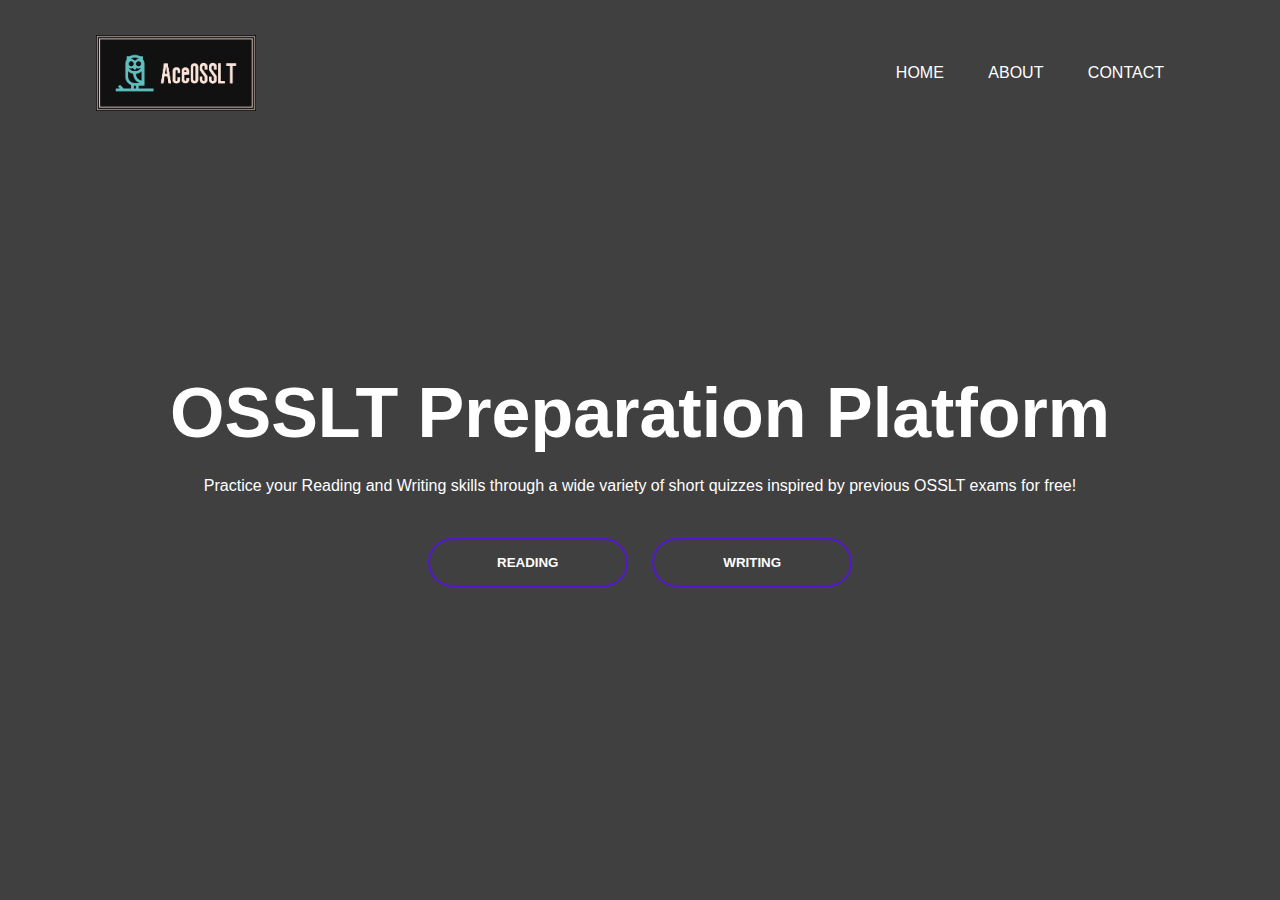
==== index.html @ cdaaf1a4 "Finished homepage and added logo" ====
<!DOCTYPE html>
<html lang="en">
  <head>
    <meta charset="UTF-8" />
    <meta http-equiv="X-UA-Compatible" content="IE=edge" />
    <meta name="viewport" content="width=device-width, initial-scale=1.0" />
    <link rel="stylesheet" href="styles.css">
    <title>Homepage</title>
  </head>
  <body>
    <div class="banner">
      <div class="navbar">
        <img src="images/logo.png" class="logo">
        <ul>
          <li><a href="#">Home</a></li>
          <li><a href="#">About</a></li>
          <li><a href="#">Contact</a></li>
        </ul>
      </div>
      <div class="content">
        <h1>OSSLT Preparation Platform</h1>
        <p>Practice your Reading and Writing skills through a wide variety of short quizzes inspired by previous OSSLT exams for free!</p>
        <div>
          <button type="button">READING<span></span></button>
          <button type="button">WRITING<span></span></button>
        </div>
      </div>
    </div>
    
  </body>
</html>
---- styles.css ----
* {
    margin: 0;
    padding: 0;
    font-family: sans-serif;
}

.banner {
    width: 100%;
    height: 100vh;
    background-image: linear-gradient(rgba(0, 0, 0, 0.75),rgba(0, 0, 0, 0.75)), url(images/background.jpg);
    background-size: cover;
    background-position: center;
}

.navbar {
    min-width: 500px; /* change to something more dynamic */
    width: 85%;
    margin: auto;
    padding: 35px 0;
    display: flex;
    align-items: center;
    justify-content: space-between;
}

.logo {
    width: 160px;
    color: white;
    cursor: pointer;
}

.navbar ul li {
    list-style: none;
    display: inline-block;
    margin: 0 20px;
    position: relative;
}

.navbar ul li a {
    text-decoration: none;
    color: white;
    text-transform: uppercase;
}

.navbar ul li::after {
    content: "";
    height: 3px;
    width: 0;
    background: hsl(260, 80%, 45%);
    position: absolute;
    left: 0;
    bottom: -10px;
    transition: 0.5s; 
}

.navbar ul li:hover::after {
    width: 100%;
}

.content {
    width: 100%;
    position: absolute;
    top: 50%;
    transform: translateY(-50%);
    text-align: center;
    color: white;
}

.content h1 {
    font-size: 70px;
    margin-top: 80px;
}

.content p {
    margin: 20px auto;
    font-weight: 100;
    line-height: 25px;
}

button {
    width: 200px;
    padding: 15px 0;
    text-align: center;
    margin: 20px 10px;
    border-radius: 25px;
    font-weight: bold;
    border: 2px solid hsl(260, 80%, 45%);
    background: transparent;
    color: white;
    cursor: pointer;
    position: relative;
    overflow: hidden;
}

span {
    background: hsl(260, 80%, 45%);
    height: 100%;
    width: 0;
    border-radius: 25px;
    position: absolute;
    left: 0;
    bottom: 0;
    z-index: -1;
    transition: 0.5s;
}

button:hover span {
    width: 100%
}

button:hover {
    border: none;
}
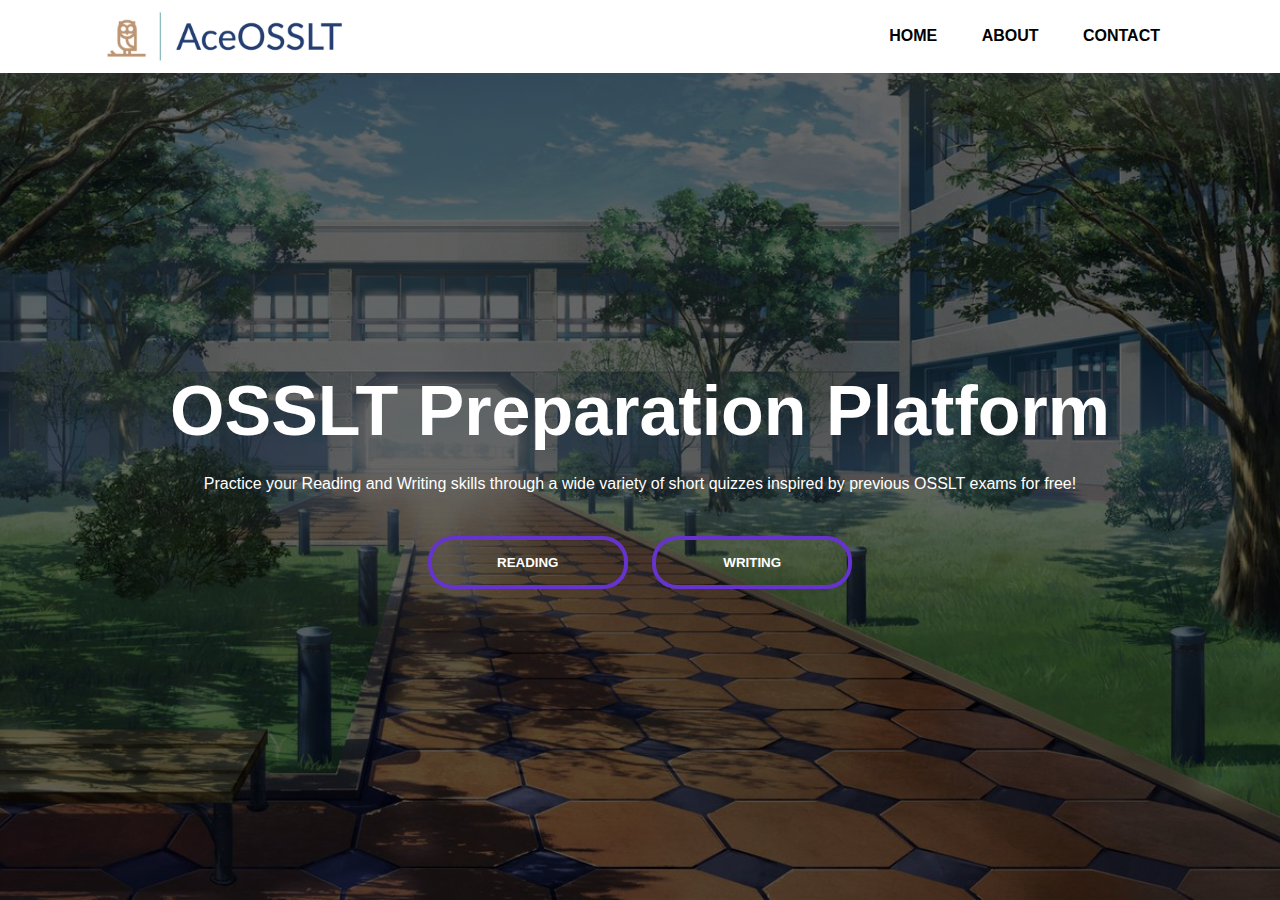
==== commit 3ce3eb10: "Updated homepage navbar, logo and navigation" ====
--- a/index.html
+++ b/index.html
@@ -13,16 +13,16 @@
         <img src="images/logo.png" class="logo">
         <ul>
           <li><a href="#">Home</a></li>
-          <li><a href="#">About</a></li>
-          <li><a href="#">Contact</a></li>
+          <li><a href="homepage/about.html">About</a></li>
+          <li><a href="homepage/contact.html">Contact</a></li>
         </ul>
       </div>
       <div class="content">
         <h1>OSSLT Preparation Platform</h1>
         <p>Practice your Reading and Writing skills through a wide variety of short quizzes inspired by previous OSSLT exams for free!</p>
         <div>
-          <button type="button">READING<span></span></button>
-          <button type="button">WRITING<span></span></button>
+          <button type="button" onclick="window.location.href='reading/reading-index.html'">READING<span></span></button>
+          <button type="button" onclick="">WRITING<span></span></button>
         </div>
       </div>
     </div>
--- a/styles.css
+++ b/styles.css
@@ -7,23 +7,23 @@
 .banner {
     width: 100%;
     height: 100vh;
-    background-image: linear-gradient(rgba(0, 0, 0, 0.75),rgba(0, 0, 0, 0.75)), url(images/background.jpg);
+    background-image: linear-gradient(rgba(0, 0, 0, 0.6),rgba(0, 0, 0, 0.6)), url(images/background.jpeg);
     background-size: cover;
     background-position: center;
 }
 
 .navbar {
+    background-color: white;
     min-width: 500px; /* change to something more dynamic */
-    width: 85%;
     margin: auto;
-    padding: 35px 0;
+    padding: 10px 100px;
     display: flex;
     align-items: center;
     justify-content: space-between;
 }
 
 .logo {
-    width: 160px;
+    width: 250px;
     color: white;
     cursor: pointer;
 }
@@ -37,7 +37,8 @@
 
 .navbar ul li a {
     text-decoration: none;
-    color: white;
+    color: black;
+    font-weight: bold;
     text-transform: uppercase;
 }
 
@@ -45,7 +46,7 @@
     content: "";
     height: 3px;
     width: 0;
-    background: hsl(260, 80%, 45%);
+    background: hsl(260, 60%, 50%);
     position: absolute;
     left: 0;
     bottom: -10px;
@@ -83,7 +84,7 @@
     margin: 20px 10px;
     border-radius: 25px;
     font-weight: bold;
-    border: 2px solid hsl(260, 80%, 45%);
+    border: 4px solid hsl(260, 60%, 50%);
     background: transparent;
     color: white;
     cursor: pointer;
@@ -92,7 +93,7 @@
 }
 
 span {
-    background: hsl(260, 80%, 45%);
+    background: hsl(260, 60%, 50%);
     height: 100%;
     width: 0;
     border-radius: 25px;
@@ -109,4 +110,17 @@
 
 button:hover {
     border: none;
+}
+
+.about {
+    width: 100%;
+    position: absolute;
+    top: 50%;
+    transform: translateY(-50%);
+    text-align: center;
+    color: white;
+}
+
+.about p {
+    margin: 10px auto;
 }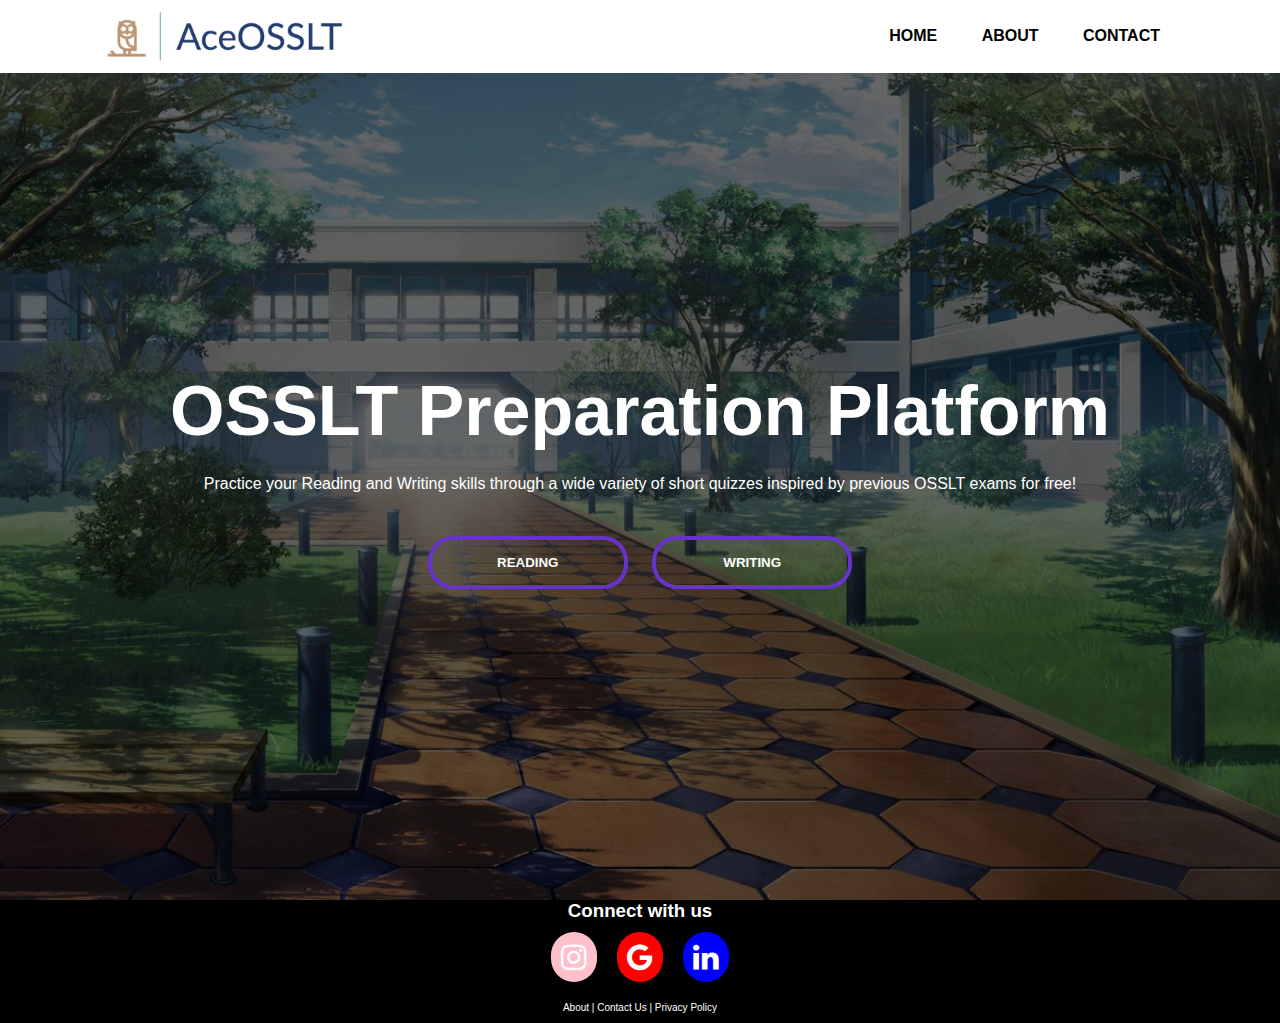
==== commit a5b52bce: "Added generic footer; modified tab spacings" ====
--- a/index.html
+++ b/index.html
@@ -5,6 +5,9 @@
     <meta http-equiv="X-UA-Compatible" content="IE=edge" />
     <meta name="viewport" content="width=device-width, initial-scale=1.0" />
     <link rel="stylesheet" href="styles.css">
+    <!-- icon library -->
+    <link rel="stylesheet" href="https://cdnjs.cloudflare.com/ajax/libs/font-awesome/4.7.0/css/font-awesome.min.css">
+    <script defer src="script.js"></script>
     <title>Homepage</title>
   </head>
   <body>
@@ -21,11 +24,19 @@
         <h1>OSSLT Preparation Platform</h1>
         <p>Practice your Reading and Writing skills through a wide variety of short quizzes inspired by previous OSSLT exams for free!</p>
         <div>
-          <button type="button" onclick="window.location.href='reading/reading-index.html'">READING<span></span></button>
-          <button type="button" onclick="">WRITING<span></span></button>
+          <button type="button" id="reading-btn" onclick="window.location.href='quiz/quiz-index.html'">READING<span></span></button>
+          <button type="button" id="writing-btn" onclick="window.location.href='quiz/quiz-index.html'">WRITING<span></span></button>
         </div>
       </div>
     </div>
-    
+    <footer>
+      <h3>Connect with us</h3>
+      <div class="media-links-container">
+        <a href="#" class="fa fa-instagram"></a>
+        <a href="#" class="fa fa-google"></a>
+        <a href="#" class="fa fa-linkedin"></a>
+      </div>
+      <p><a>About</a> | <a>Contact Us</a> | <a>Privacy Policy</a></p>
+    </footer>
   </body>
 </html>
--- a/styles.css
+++ b/styles.css
@@ -2,6 +2,61 @@
     margin: 0;
     padding: 0;
     font-family: sans-serif;
+}
+
+footer {
+    background: black;
+    height: auto;
+    text-align: center;
+}
+
+footer h3 {
+    color: white;
+}
+
+footer p {
+    font-size: 10px;
+    color: white;
+    padding: 10px;
+}
+
+footer p a:hover {
+    cursor: pointer;
+    color:hsl(260, 30%, 50%);
+    transition: 0.5s;
+}
+
+.media-links-container {
+    display: flex;
+    justify-content: center;
+}
+
+.media-links-container a {
+    padding: 10px;
+    margin: 10px;
+    border-radius: 50px;
+    font-size: 30px;
+    text-decoration: none;
+}
+
+.media-links-container a:hover {
+    color: black;
+    transition: 0.5s;
+}
+
+.fa-instagram {
+    background-color: pink;
+    color: white;
+}
+
+.fa-google {
+    background-color: red;
+    color: white;
+}
+
+.fa-linkedin {
+    background-color: blue;
+    color: white;
 }
 
 .banner {
@@ -123,4 +178,60 @@
 
 .about p {
     margin: 10px auto;
+}
+
+.contact-container {
+    display: grid;
+    grid-column-gap: 25px;
+    justify-content: center;
+    width: 100%;
+    position: absolute;
+    top: 50%;
+    transform: translateY(-50%);
+    text-align: center;
+    color: white;
+}
+
+.contact-us-info {
+    margin-bottom: 20px;
+    text-align: center;
+    color: white;
+    grid-column: span 2;
+}
+
+.contact-us-info h2 {
+    font-size: 18px;
+}
+
+.mail-img {
+    width: 250px;
+    height: 250px;
+}
+
+.contact-form-item {
+    width: 300px;
+    padding: 10px;
+    margin: 5px;
+    border-radius: 10px;
+    border: none;
+}
+
+.contact-form textarea {
+    resize: none;
+}
+
+input[type="submit"] {
+    background-color: hsl(260, 80%, 45%);
+    color: white;
+    width: 300px;
+    border-radius: 20px;
+    padding: 10px;
+    margin: 10px;
+    border: none;
+    cursor: pointer;
+}
+
+input[type="submit"]:hover {
+    background-color: hsl(260, 60%, 50%);
+    box-shadow: 0 0 20px hsl(260, 60%, 50%);
 }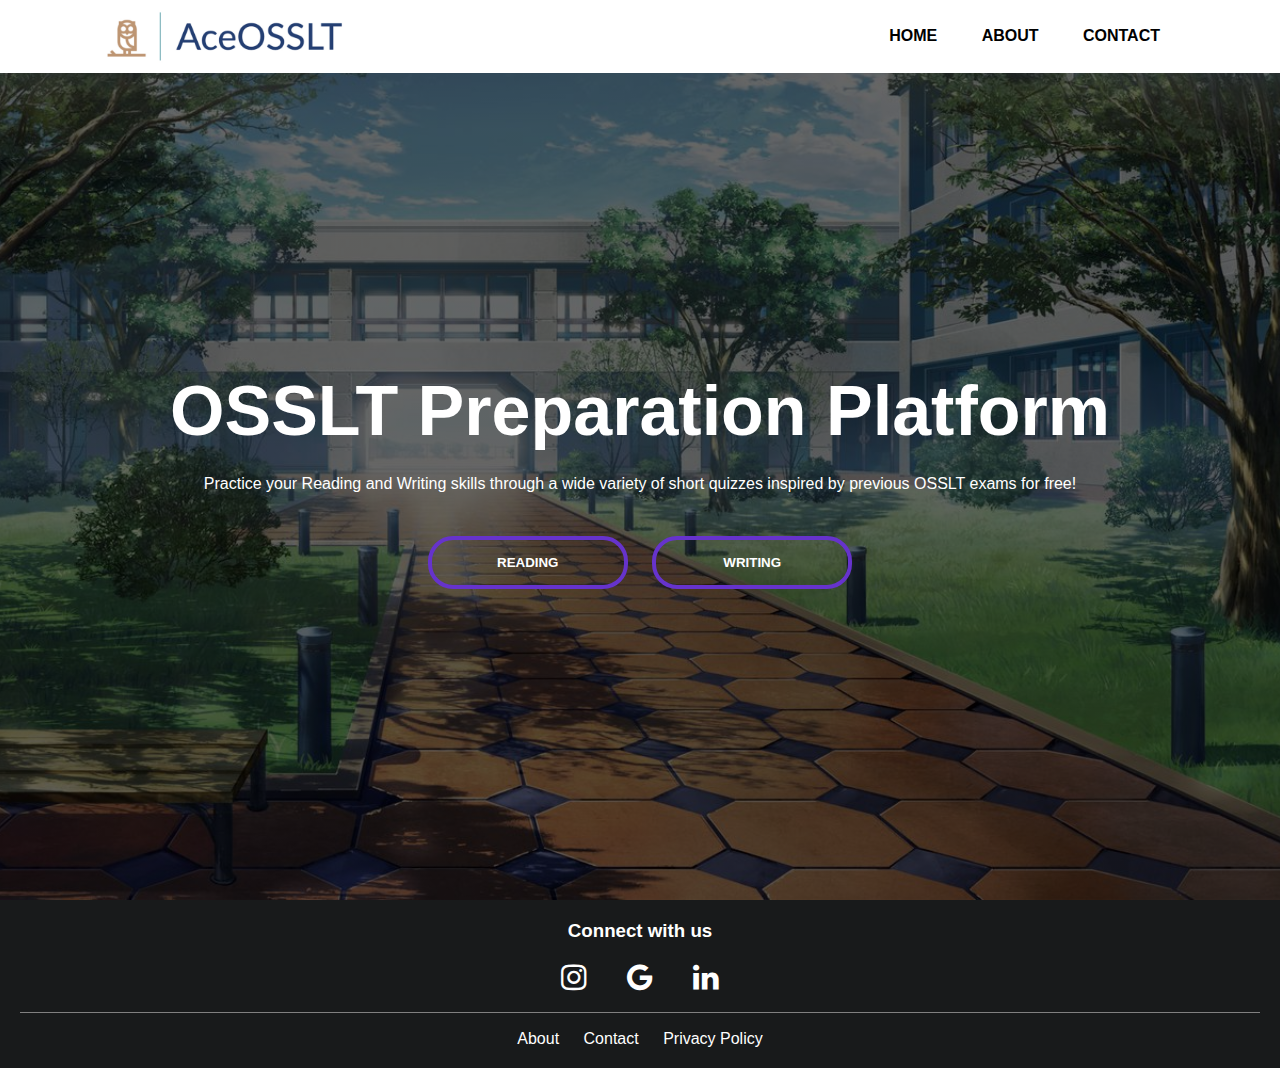
==== commit 460f467a: "Modified the footer styles" ====
--- a/index.html
+++ b/index.html
@@ -5,9 +5,9 @@
     <meta http-equiv="X-UA-Compatible" content="IE=edge" />
     <meta name="viewport" content="width=device-width, initial-scale=1.0" />
     <link rel="stylesheet" href="styles.css">
-    <!-- icon library -->
+    <!-- social media icons' library -->
     <link rel="stylesheet" href="https://cdnjs.cloudflare.com/ajax/libs/font-awesome/4.7.0/css/font-awesome.min.css">
-    <script defer src="script.js"></script>
+    <script defer src="scripts.js"></script>
     <title>Homepage</title>
   </head>
   <body>
@@ -32,11 +32,14 @@
     <footer>
       <h3>Connect with us</h3>
       <div class="media-links-container">
-        <a href="#" class="fa fa-instagram"></a>
-        <a href="#" class="fa fa-google"></a>
-        <a href="#" class="fa fa-linkedin"></a>
+        <a href="#" class="fa fa-instagram" id="instagram-link"></a>
+        <a href="#" class="fa fa-google" id="google-link"></a>
+        <a href="#" class="fa fa-linkedin" id="linkedin-link"></a>
       </div>
-      <p><a>About</a> | <a>Contact Us</a> | <a>Privacy Policy</a></p>
+      <hr>
+      <a href="homepage/about.html">About</a>
+      <a href="homepage/contact.html">Contact</a>
+      <a href="#">Privacy Policy</a>
     </footer>
   </body>
 </html>
--- a/styles.css
+++ b/styles.css
@@ -5,24 +5,28 @@
 }
 
 footer {
-    background: black;
+    background: hsl(200, 5%, 10%);
     height: auto;
     text-align: center;
-}
-
-footer h3 {
-    color: white;
-}
-
-footer p {
-    font-size: 10px;
-    color: white;
-    padding: 10px;
-}
-
-footer p a:hover {
-    cursor: pointer;
-    color:hsl(260, 30%, 50%);
+    padding: 20px;
+    color: white;
+}
+
+footer hr {
+    margin-bottom: 1rem;
+    height: 1px;
+    border: 0;
+    border-top: 1px solid gray;
+}
+
+footer a {
+    color: white;
+    text-decoration: none;
+    margin: 10px;
+}
+
+footer a:hover {
+    color:hsl(276, 100%, 73%);
     transition: 0.5s;
 }
 
@@ -40,23 +44,8 @@
 }
 
 .media-links-container a:hover {
-    color: black;
+    color: hsl(276, 100%, 73%);
     transition: 0.5s;
-}
-
-.fa-instagram {
-    background-color: pink;
-    color: white;
-}
-
-.fa-google {
-    background-color: red;
-    color: white;
-}
-
-.fa-linkedin {
-    background-color: blue;
-    color: white;
 }
 
 .banner {
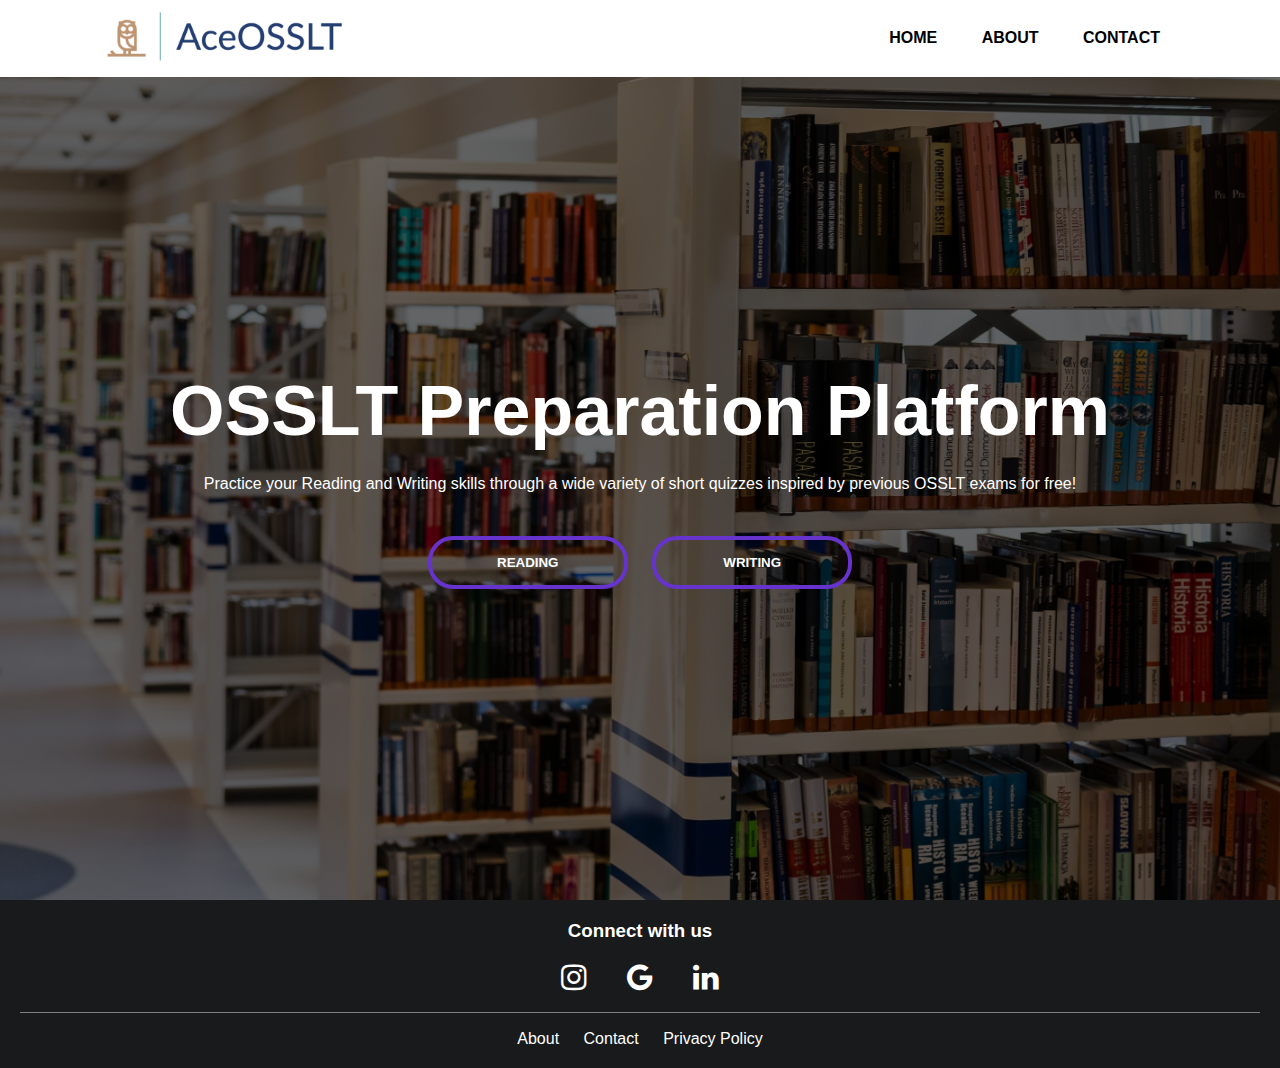
==== commit 1e76fd53: "link logo to home page" ====
--- a/index.html
+++ b/index.html
@@ -13,7 +13,9 @@
   <body>
     <div class="banner">
       <div class="navbar">
-        <img src="images/logo.png" class="logo">
+        <a href="index.html">
+          <img src="images/logo.png" class="logo">
+        </a>
         <ul>
           <li><a href="#">Home</a></li>
           <li><a href="homepage/about.html">About</a></li>
--- a/styles.css
+++ b/styles.css
@@ -51,7 +51,7 @@
 .banner {
     width: 100%;
     height: 100vh;
-    background-image: linear-gradient(rgba(0, 0, 0, 0.6),rgba(0, 0, 0, 0.6)), url(images/background.jpeg);
+    background-image: linear-gradient(rgba(0, 0, 0, 0.6),rgba(0, 0, 0, 0.6)), url(images/homepage-background.jpg);
     background-size: cover;
     background-position: center;
 }
@@ -159,12 +159,59 @@
 .about {
     width: 100%;
     position: absolute;
-    top: 50%;
+    top: 20%;
     transform: translateY(-50%);
     text-align: center;
     color: white;
-}
-
+    font-size: xx-large;
+}
+
+.mission-container{
+    max-height: 78vh;
+    width: 90%;
+    position: absolute;
+    left: 50%;
+    top: 150%;
+    transform: translate(-50%);
+    color: black;
+    background-color: white;
+    border-radius: 5px;
+    padding: 10px;
+    box-shadow: 0 0 10px 2px;
+    overflow-y: auto;
+    font-size: large;
+}
+
+.developer-container{
+    display: flex;
+    flex-direction: row;
+    order: 2;
+    width: 96%;
+    position: absolute;
+    left: 50%;
+    top: 400%;
+    transform: translate(-50%);
+    color: black;
+    overflow-y: auto;
+    font-size: large;
+}
+.developers{
+    color: black;
+    background-color: white;
+    width: 90%;
+    margin: 30px;
+    border-radius: 5px;
+    padding: 10px;
+    padding-left: 20px;
+    padding-right: 20px;
+    box-shadow: 0 0 10px 2px;
+}
+
+.tabs{
+    color:white;
+    position: relative;
+    
+}
 .about p {
     margin: 10px auto;
 }
